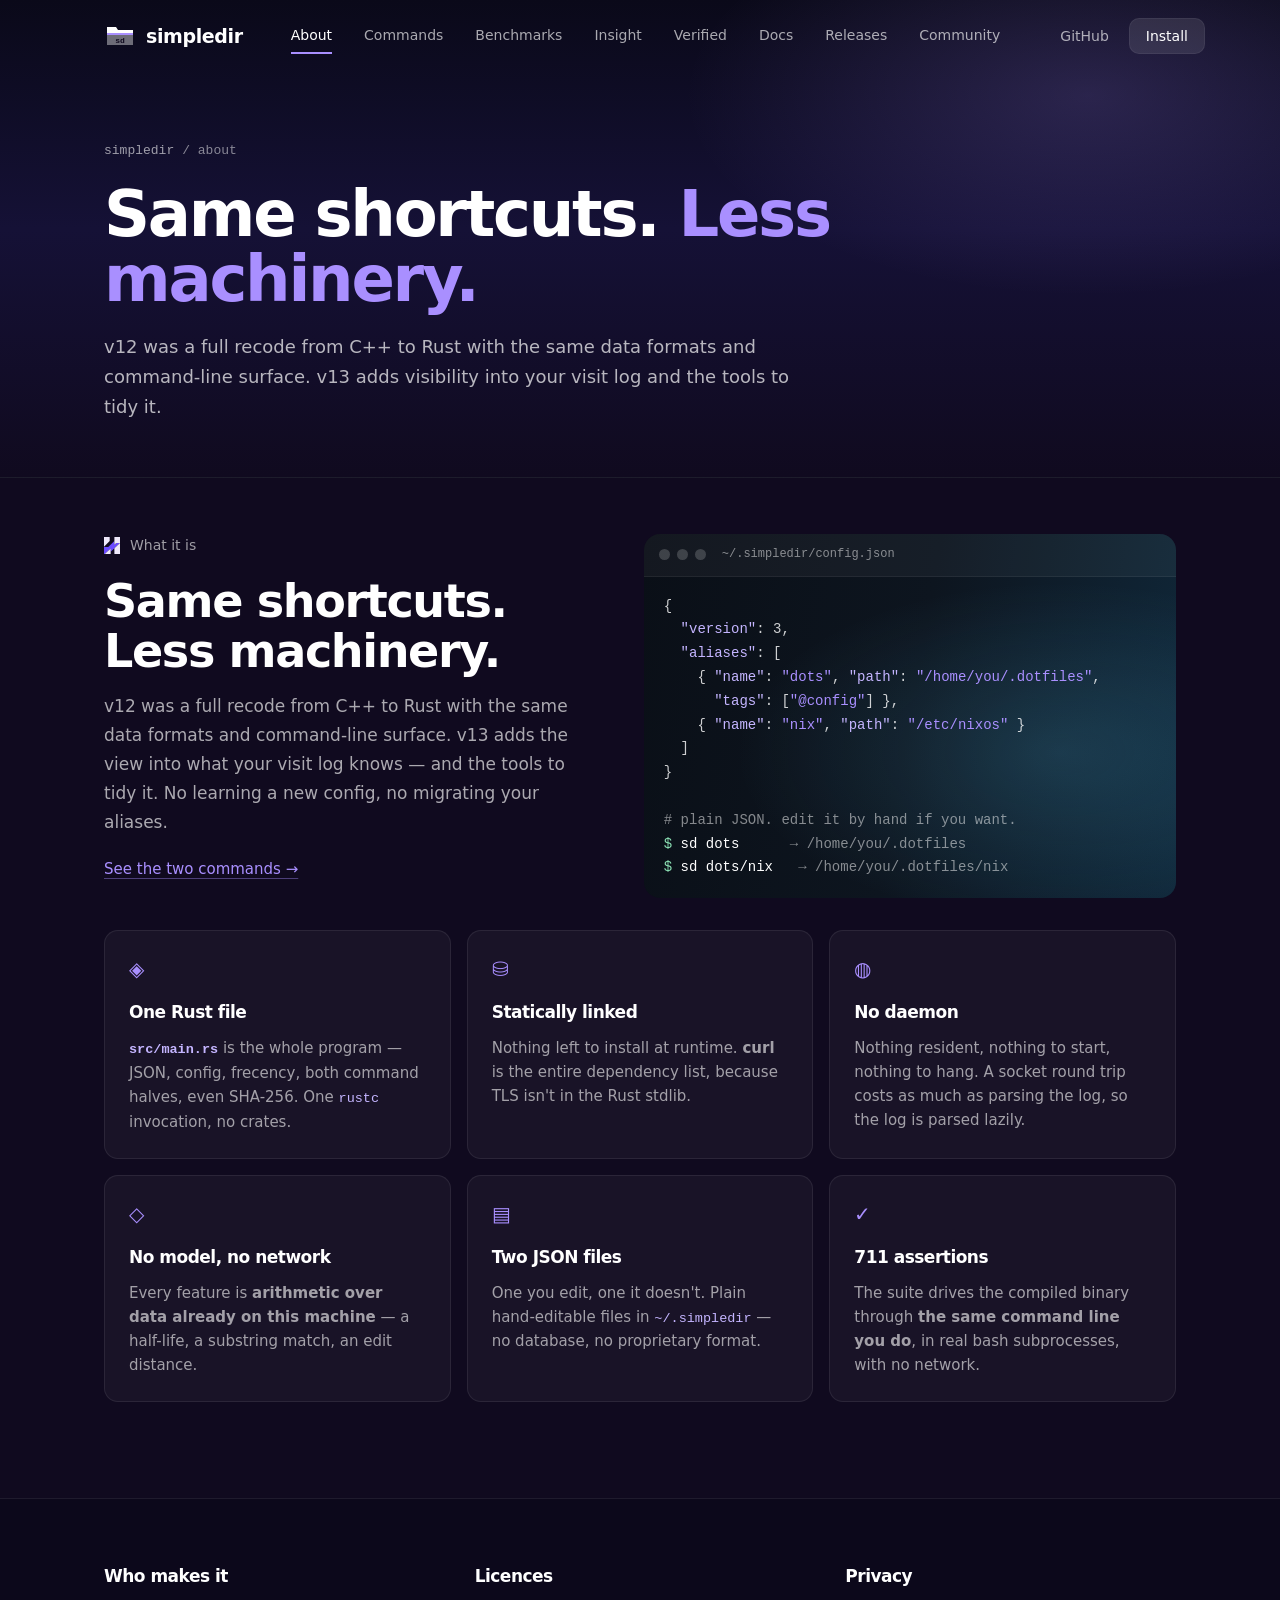
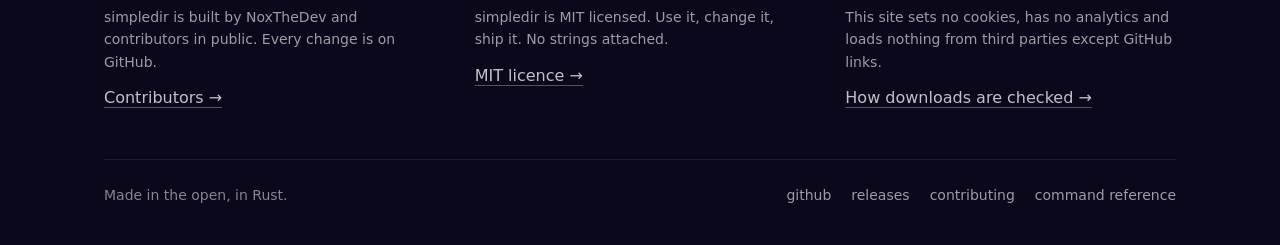
==== docs/about.html @ 7815ad09 "rebuild website as linked pages and fix terminal layout" ====
<!doctype html>
<html lang="en">
<head>
<meta charset="utf-8">
<meta name="viewport" content="width=device-width, initial-scale=1">
<title>About — simpledir</title>
<meta name="description" content="Why simpledir is two commands, one Rust file, and no daemon.">
<meta name="theme-color" content="#100a1f">
<meta name="color-scheme" content="dark">
<link rel="icon" href="data:image/svg+xml,<svg xmlns='http://www.w3.org/2000/svg' viewBox='0 0 100 100'><rect width='100' height='100' rx='24' fill='%23100a1f'/><text x='50' y='72' font-size='58' font-family='monospace' font-weight='700' fill='%23a98fff' text-anchor='middle'>sd</text></svg>">
<link rel="stylesheet" href="site.css">
<script src="site.js" defer></script>
</head>
<body>
<header class="topbar" id="topbar">
  <div class="wrap nav">
    <a class="brand" href="index.html" aria-label="simpledir home">
      <svg viewBox="0 0 32 32" aria-hidden="true">
        <path fill="#fff" d="M3 7h9l2 3h15v4H3z"/>
        <path fill="rgba(255,255,255,.4)" d="M3 14h26v11H3z"/>
        <path fill="#a98fff" d="M3 13h26v2H3z"/>
        <text x="16" y="23" font-family="monospace" font-size="8" font-weight="700" fill="#100a1f" text-anchor="middle">sd</text>
      </svg>
      <span class="brand-name">simpledir</span>
    </a>
    <nav class="nav-links" aria-label="Main">
      <a href="about.html" data-page="about.html" aria-label="About page">About</a>
      <a href="commands.html" data-page="commands.html" aria-label="Commands page">Commands</a>
      <a href="benchmarks.html" data-page="benchmarks.html" aria-label="Benchmarks page">Benchmarks</a>
      <a href="insight.html" data-page="insight.html" aria-label="Insight page">Insight</a>
      <a href="verified.html" data-page="verified.html" aria-label="Verified page">Verified</a>
      <a href="install.html" data-page="install.html" aria-label="Docs page">Docs</a>
      <a href="releases.html" data-page="releases.html" aria-label="Releases page">Releases</a>
      <a href="community.html" data-page="community.html" aria-label="Community page">Community</a>
    </nav>
    <div class="nav-actions">
      <a class="nav-github" href="https://github.com/noxthedevwindev-greatest/simpledir" target="_blank" rel="noopener">GitHub</a>
      <a class="nav-cta" href="install.html">Install</a>
      <details class="mobile-menu" id="mobile-menu">
        <summary aria-label="Open the menu"><svg width="18" height="18" viewBox="0 0 24 24" fill="none" stroke="currentColor" stroke-width="1.75" stroke-linecap="round" aria-hidden="true"><path d="M4 7h16M4 12h16M4 17h16"/></svg></summary>
        <ul>
          <li><a href="index.html" data-page="index.html">Home</a></li>
          <li><a href="about.html" data-page="about.html">About</a></li>
          <li><a href="commands.html" data-page="commands.html">Commands</a></li>
          <li><a href="benchmarks.html" data-page="benchmarks.html">Benchmarks</a></li>
          <li><a href="insight.html" data-page="insight.html">Insight</a></li>
          <li><a href="zoxide.html" data-page="zoxide.html">zoxide</a></li>
          <li><a href="verified.html" data-page="verified.html">Verified</a></li>
          <li><a href="install.html" data-page="install.html">Install</a></li>
          <li><a href="releases.html" data-page="releases.html">Releases</a></li>
          <li><a href="community.html" data-page="community.html">Community</a></li>
          <li><a href="gallery.html" data-page="gallery.html">Gallery</a></li>
          <li><a href="contributors.html" data-page="contributors.html">Contributors</a></li>
        </ul>
      </details>
    </div>
  </div>
</header>
<main>
  <section class="page-intro">
    <div class="wrap">
      <span class="crumb"><a href="index.html">simpledir</a> / about</span>
      <h1>Same shortcuts. <span class="accent">Less machinery.</span></h1>
      <p class="lede">v12 was a full recode from C++ to Rust with the same data formats and command-line surface. v13 adds visibility into your visit log and the tools to tidy it.</p>
    </div>
  </section>
  <section class="page">
    <div class="wrap">
      <div class="about-grid">
        <div>
          <p class="section-label"><svg class="bolt" viewBox="0 0 448 496" aria-hidden="true"><path fill="#6b4bff" d="M291 114v105l53-52h104L186 416v-95L0 496V277h118z"/><path fill="#efe9fb" d="M0 0h159v113L0 272zM291 0h157v167H344l-53 52zM448 167v329H291V316zM186 321v175H0z"/></svg>What it is</p>
          <h2 class="section-title">Same shortcuts. Less machinery.</h2>
          <p class="section-intro">v12 was a full recode from C++ to Rust with the same data formats and command-line surface. v13 adds the view into what your visit log knows — and the tools to tidy it. No learning a new config, no migrating your aliases.</p>
          <a class="section-link" href="commands.html">See the two commands →</a>
        </div>
        <div class="about-visual" aria-label="config example">
          <div class="terminal">
            <div class="term-bar"><span class="dot"></span><span class="dot"></span><span class="dot"></span><span class="term-title">~/.simpledir/config.json</span></div>
<pre>{
  <span class="mono">"version"</span>: 3,
  <span class="mono">"aliases"</span>: [
    { <span class="mono">"name"</span>: <span class="hi">"dots"</span>, <span class="mono">"path"</span>: <span class="hi">"/home/you/.dotfiles"</span>,
      <span class="mono">"tags"</span>: [<span class="hi">"@config"</span>] },
    { <span class="mono">"name"</span>: <span class="hi">"nix"</span>, <span class="mono">"path"</span>: <span class="hi">"/etc/nixos"</span> }
  ]
}

<span class="o"># plain JSON. edit it by hand if you want.</span>
<span class="p">$</span> <span class="c">sd dots</span>      <span class="o">→ /home/you/.dotfiles</span>
<span class="p">$</span> <span class="c">sd dots/nix</span>   <span class="o">→ /home/you/.dotfiles/nix</span></pre>
          </div>
        </div>
      </div>
      <div class="grid-3">
        <div class="feature"><span class="icon">◈</span><h3>One Rust file</h3><p><strong><code>src/main.rs</code></strong> is the whole program — JSON, config, frecency, both command halves, even SHA-256. One <code>rustc</code> invocation, no crates.</p></div>
        <div class="feature"><span class="icon">⛁</span><h3>Statically linked</h3><p>Nothing left to install at runtime. <strong>curl</strong> is the entire dependency list, because TLS isn't in the Rust stdlib.</p></div>
        <div class="feature"><span class="icon">◍</span><h3>No daemon</h3><p>Nothing resident, nothing to start, nothing to hang. A socket round trip costs as much as parsing the log, so the log is parsed lazily.</p></div>
        <div class="feature"><span class="icon">◇</span><h3>No model, no network</h3><p>Every feature is <strong>arithmetic over data already on this machine</strong> — a half-life, a substring match, an edit distance.</p></div>
        <div class="feature"><span class="icon">▤</span><h3>Two JSON files</h3><p>One you edit, one it doesn't. Plain hand-editable files in <code>~/.simpledir</code> — no database, no proprietary format.</p></div>
        <div class="feature"><span class="icon">✓</span><h3>711 assertions</h3><p>The suite drives the compiled binary through <strong>the same command line you do</strong>, in real bash subprocesses, with no network.</p></div>
      </div>
    </div>
  </section>
</main>
<footer>
  <div class="wrap">
    <div class="foot-grid">
      <div>
        <h3>Who makes it</h3>
        <p>simpledir is built by NoxTheDev and contributors in public. Every change is on GitHub.</p>
        <a href="contributors.html">Contributors →</a>
      </div>
      <div>
        <h3>Licences</h3>
        <p>simpledir is MIT licensed. Use it, change it, ship it. No strings attached.</p>
        <a href="https://github.com/noxthedevwindev-greatest/simpledir/blob/main/LICENSE" target="_blank" rel="noopener">MIT licence →</a>
      </div>
      <div>
        <h3>Privacy</h3>
        <p>This site sets no cookies, has no analytics and loads nothing from third parties except GitHub links.</p>
        <a href="verified.html">How downloads are checked →</a>
      </div>
    </div>
    <div class="foot-end">
      <p>Made in the open, in Rust.</p>
      <nav>
        <a href="https://github.com/noxthedevwindev-greatest/simpledir" target="_blank" rel="noopener">github</a>
        <a href="releases.html">releases</a>
        <a href="https://github.com/noxthedevwindev-greatest/simpledir/blob/main/AGENTS.md" target="_blank" rel="noopener">contributing</a>
        <a href="commands.html">command reference</a>
      </nav>
    </div>
  </div>
</footer>
</body>
</html>
---- docs/site.css ----
:root {
  --background: #100a1f;
  --background-2: #0a0919;
  --panel: #140d26;
  --white: #fff;
  --white-80: rgba(255,255,255,.80);
  --white-75: rgba(255,255,255,.75);
  --white-70: rgba(255,255,255,.70);
  --white-65: rgba(255,255,255,.65);
  --white-60: rgba(255,255,255,.60);
  --white-50: rgba(255,255,255,.50);
  --white-30: rgba(255,255,255,.30);
  --white-10: rgba(255,255,255,.10);
  --white-08: rgba(255,255,255,.08);
  --white-06: rgba(255,255,255,.06);
  --white-04: rgba(255,255,255,.04);
  --accent: #a98fff;
  --accent-light: #c4b5ff;
  --accent-strong: #6b4bff;
  --accent-hover: #7a5dff;
  --cyan: #5cc9f2;
  --green: #8be0b4;
  --yellow: #f2c46b;
  --red: #ff8a8a;
  --mono: ui-monospace, SFMono-Regular, "JetBrains Mono", "Fira Code", Menlo, Consolas, monospace;
  --display: "Bricolage Grotesque", "Geist", ui-sans-serif, system-ui, -apple-system, "Segoe UI", Roboto, "Helvetica Neue", Arial, sans-serif;
  --sans: ui-sans-serif, system-ui, -apple-system, "Segoe UI", Roboto, "Helvetica Neue", Arial, sans-serif;
}

*, *::before, *::after { box-sizing: border-box; }
html { scroll-behavior: smooth; -webkit-text-size-adjust: 100%; }
body {
  margin: 0;
  background: var(--background);
  color: var(--white);
  font-family: var(--sans);
  font-size: 16px;
  line-height: 1.6;
  -webkit-font-smoothing: antialiased;
  text-rendering: optimizeLegibility;
  overflow-x: hidden;
}
a { color: var(--accent); text-decoration: none; }
a:hover { color: var(--accent-light); }
code, pre { font-family: var(--mono); }
code { font-size: .9em; color: var(--accent-light); }
h1, h2, h3 { font-family: var(--display); font-weight: 600; letter-spacing: -.03em; }
.wrap { width: 100%; max-width: 1152px; margin-inline: auto; padding-inline: 24px; }
@media (min-width: 1024px) { .wrap { padding-inline: 40px; } }

/* nav */
.topbar {
  position: fixed;
  inset: 0 0 auto;
  z-index: 50;
  transition: background-color .3s, backdrop-filter .3s;
}
.topbar.scrolled { background: rgba(16,10,31,.82); backdrop-filter: blur(18px); border-bottom: 1px solid var(--white-08); }
.nav { display: flex; align-items: center; gap: 48px; height: 72px; }
.brand { display: inline-flex; align-items: center; gap: 10px; color: var(--white); flex: none; }
.brand:hover { color: var(--white); }
.brand svg { width: 32px; height: 32px; display: block; flex: none; }
.brand-name { font-family: var(--display); font-size: 19px; font-weight: 600; letter-spacing: -.02em; }
.nav-links { display: none; align-items: center; gap: 32px; font-size: 14px; color: var(--white-65); }
.nav-links a { color: inherit; transition: color .15s; padding: 6px 0; border-bottom: 2px solid transparent; }
.nav-links a:hover, .nav-links a.active { color: var(--white); border-bottom-color: var(--accent); }
@media (min-width: 1024px) { .nav-links { display: flex; } }
.nav-actions { margin-left: auto; display: flex; align-items: center; gap: 8px; }
.nav-github { display: none; align-items: center; height: 36px; padding: 0 12px; gap: 8px; border-radius: 8px; color: var(--white-65); font-size: 14px; }
.nav-github:hover { color: var(--white); background: var(--white-08); }
@media (min-width: 640px) { .nav-github { display: inline-flex; } }
.nav-cta { display: inline-flex; align-items: center; height: 36px; padding: 0 16px; border-radius: 10px; background: var(--white-10); color: var(--white); font-size: 14px; font-weight: 500; border: 1px solid rgba(255,255,255,.06); }
.nav-cta:hover { background: rgba(255,255,255,.14); color: var(--white); }
.mobile-menu { position: relative; }
.mobile-menu summary { list-style: none; display: grid; place-items: center; width: 36px; height: 36px; border-radius: 10px; background: var(--white-08); color: var(--white-80); cursor: pointer; }
.mobile-menu summary::-webkit-details-marker { display: none; }
.mobile-menu[open] summary { background: var(--white-10); color: var(--white); }
.mobile-menu ul {
  position: absolute;
  top: 44px;
  right: 0;
  width: 220px;
  margin: 0;
  padding: 8px;
  list-style: none;
  border-radius: 12px;
  background: rgba(20,13,38,.96);
  border: 1px solid var(--white-10);
  box-shadow: 0 18px 45px rgba(0,0,0,.45);
  backdrop-filter: blur(18px);
}
@media (min-width: 1024px) { .mobile-menu { display: none; } }
.mobile-menu a { display: block; padding: 9px 12px; border-radius: 8px; color: var(--white-75); font-size: 14px; }
.mobile-menu a:hover { background: var(--white-08); color: var(--white); }

/* hero and page intro */
.hero {
  position: relative;
  isolation: isolate;
  overflow: hidden;
  min-height: 100svh;
  display: flex;
  flex-direction: column;
  background: linear-gradient(to bottom,#0a0919 0%,#151136 38%,#361b5b 62%,#902f76 80%,#100a1f 86%);
}
.hero::before {
  content: "";
  position: absolute;
  inset: 0;
  z-index: -1;
  background: radial-gradient(45% 45% at 78% 28%,rgba(169,143,255,.18),transparent 70%),radial-gradient(35% 35% at 15% 60%,rgba(92,201,242,.08),transparent 70%);
  pointer-events: none;
}
.hero-spacer { height: 72px; flex: none; }
.hero-grid {
  display: grid;
  width: 100%;
  max-width: 1152px;
  margin-inline: auto;
  padding: 48px 24px 40px;
  gap: 64px;
  flex: 1;
  align-content: center;
  align-items: start;
}
@media (min-width: 1024px) {
  .hero-grid { padding-inline: 40px; grid-template-columns: minmax(0,1fr) minmax(0,26rem); align-items: center; gap: 64px; }
}
@media (min-width: 1280px) { .hero-grid { gap: 80px; } }
.hero-copy { max-width: 680px; min-width: 0; }
.eyebrow { display: flex; flex-wrap: wrap; align-items: center; gap: 8px; margin: 0; font-size: 14px; font-weight: 500; color: var(--white-60); }
.eyebrow .sep { color: var(--white-30); }
.hero h1, .page-intro h1 { margin: 20px 0 0; font-size: clamp(2.6rem,10.4vw,4.75rem); line-height: 1.02; letter-spacing: -.035em; color: var(--white); }
.hero h1 span { display: block; }
.hero h1 .accent, .page-intro .accent { color: var(--accent); padding-bottom: 4px; }
.hero-lede { margin: 24px 0 0; max-width: 560px; font-size: 18px; line-height: 1.65; color: var(--white-70); }
.hero-lede strong { color: var(--white); font-weight: 600; }
.hero-buttons { display: flex; flex-direction: column; gap: 12px; margin-top: 36px; }
@media (min-width: 640px) { .hero-buttons { flex-direction: row; align-items: center; } }
.btn { display: inline-flex; align-items: center; justify-content: center; gap: 10px; height: 48px; padding: 0 20px; border-radius: 10px; font-size: 15px; font-weight: 500; border: 0; cursor: pointer; transition: background-color .15s, color .15s; }
.btn-primary { background: var(--accent-strong); color: var(--white); }
.btn-primary:hover { background: var(--accent-hover); color: var(--white); }
.btn-secondary { background: var(--white-08); color: var(--white); backdrop-filter: blur(12px); border: 1px solid rgba(255,255,255,.07); }
.btn-secondary:hover { background: rgba(255,255,255,.14); color: var(--white); }
.btn-cyan { background: var(--cyan); color: #03131b; }
.btn-cyan:hover { background: #86d8f6; color: #03131b; }
.btn-ghost { border: 1px dashed rgba(92,201,242,.6); color: var(--white); background: transparent; }
.btn-ghost:hover { border-color: var(--cyan); background: rgba(92,201,242,.10); color: var(--white); }
.hero-meta { display: flex; flex-wrap: wrap; align-items: center; gap: 8px 16px; margin-top: 20px; font-size: 14px; color: var(--white-50); }
.hero-meta a { color: var(--white-75); text-decoration: underline; text-decoration-color: var(--white-30); text-underline-offset: 4px; }
.hero-meta a:hover { color: var(--white); text-decoration-color: var(--white-60); }

.hero-card { width: 100%; max-width: 416px; padding: 24px; border-radius: 16px; background: var(--white-04); border: 1px solid var(--white-08); backdrop-filter: blur(20px); }
@media (min-width: 1024px) { .hero-card { justify-self: end; } }
.hero-card .label { margin: 0; font-size: 14px; font-weight: 500; color: var(--white-60); }
.hero-card h2 { margin: 16px 0 12px; font-size: 32px; line-height: 1.1; letter-spacing: -.02em; }
.hero-card h2 .accent { color: var(--accent); }
.hero-card .hint { margin: 0; font-size: 15px; line-height: 1.6; color: var(--white-60); }
.bars { display: grid; gap: 28px; margin-top: 40px; }
.bar-row .top { display: flex; align-items: flex-end; justify-content: space-between; gap: 16px; }
.bar-label { font-size: 15px; font-weight: 500; color: var(--white); }
.bar-label.dim { color: var(--white-65); font-weight: 400; }
.bar-value { font-family: var(--display); font-size: 40px; line-height: 1; font-weight: 600; letter-spacing: -.02em; font-variant-numeric: tabular-nums; }
.bar-value small { font-family: var(--sans); font-size: 14px; font-weight: 500; letter-spacing: normal; color: var(--white-50); margin-left: 6px; }
.bar-track { position: relative; height: 8px; margin-top: 12px; border-radius: 2px; background: var(--white-10); overflow: hidden; }
.bar-fill { height: 100%; border-radius: 2px; width: 0; transition: width 1.6s ease-out; }
.bar-fill.primary { background: linear-gradient(90deg,#6b4bff,#9f86ff 60%,#c9bbff); }
.bar-fill.plain { background: rgba(255,255,255,.30); }
.hero-card.ready .bar-fill.primary { width: 100%; }
.hero-card.ready .bar-fill.plain { width: 19%; }
.hero-note { margin: 32px 0 0; font-size: 12px; line-height: 1.6; color: var(--white-50); }

.page-intro {
  position: relative;
  overflow: hidden;
  padding: 136px 0 56px;
  background: linear-gradient(to bottom,#0a0919 0%,#151136 48%,#100a1f 100%);
  border-bottom: 1px solid var(--white-08);
}
.page-intro::after { content: ""; position: absolute; inset: 0; background: radial-gradient(45% 60% at 85% 20%,rgba(169,143,255,.18),transparent 70%); pointer-events: none; }
.page-intro .wrap { position: relative; z-index: 1; }
.page-intro h1 { font-size: clamp(2.4rem,7vw,4rem); }
.page-intro .lede { margin: 20px 0 0; max-width: 720px; font-size: 18px; line-height: 1.65; color: var(--white-70); }
.crumb { display: inline-flex; align-items: center; gap: 8px; font-size: 13px; color: var(--white-50); font-family: var(--mono); }
.crumb a { color: var(--white-60); }
.crumb a:hover { color: var(--white); }

/* generic sections */
main { background: var(--background); }
section { scroll-margin-top: 80px; }
.page { padding: 56px 0 96px; }
.section-label { display: flex; align-items: center; gap: 10px; margin: 0 0 20px; font-size: 14px; font-weight: 500; color: var(--white-60); }
.bolt { width: 16px; height: auto; flex: none; }
.section-title { margin: 0; color: var(--white); font-size: clamp(2rem,3.6vw,3rem); line-height: 1.08; }
.section-intro { margin: 16px 0 0; max-width: 760px; font-size: 17px; line-height: 1.7; color: var(--white-65); }
.section-intro strong { color: var(--white); font-weight: 600; }
.section-link { display: inline-flex; align-items: center; gap: 6px; margin-top: 20px; color: var(--accent); font-size: 15px; font-weight: 500; text-decoration: underline; text-decoration-color: rgba(169,143,255,.4); text-underline-offset: 4px; }
.section-link:hover { color: var(--accent-light); }
.callout { margin-top: 24px; padding: 18px 20px; border-left: 3px solid var(--accent); border-radius: 0 10px 10px 0; background: rgba(169,143,255,.08); color: var(--white-70); font-size: 15px; }
.callout strong { color: var(--white); }

/* grids */
.grid-2, .grid-3, .grid-4, .stats, .link-grid, .people-grid { display: grid; gap: 16px; margin-top: 32px; }
@media (min-width: 640px) { .grid-2, .grid-3, .grid-4, .link-grid { grid-template-columns: repeat(2,1fr); } }
@media (min-width: 768px) { .stats, .people-grid { grid-template-columns: repeat(2,1fr); } }
@media (min-width: 1024px) { .grid-3, .grid-4, .stats, .link-grid, .people-grid { grid-template-columns: repeat(3,1fr); } }
@media (min-width: 1024px) { .grid-4, .stats, .link-grid, .people-grid { grid-template-columns: repeat(4,1fr); } }
.card, .stat, .feature, .person, .step {
  min-width: 0;
  padding: 24px;
  border-radius: 14px;
  background: var(--white-04);
  border: 1px solid var(--white-08);
}
.card h3, .feature h3, .person h3, .step h3 { margin: 0 0 10px; font-size: 17px; }
.card p, .feature p, .person p, .step p { margin: 0; font-size: 15px; line-height: 1.6; color: var(--white-60); }
.card ul { margin: 12px 0 0; padding-left: 20px; color: var(--white-65); font-size: 15px; }
.stat .v { font-family: var(--display); font-size: clamp(28px,4vw,40px); line-height: 1; font-weight: 600; letter-spacing: -.03em; color: var(--accent); font-variant-numeric: tabular-nums; }
.stat .v small { font-size: 14px; letter-spacing: normal; color: var(--white-50); }
.stat .l { margin-top: 8px; font-size: 13px; color: var(--white-50); }
.feature .icon { font-family: var(--mono); font-size: 20px; color: var(--accent); }
.feature h3 { margin-top: 12px; }
.feature:hover, .link-card:hover { border-color: rgba(169,143,255,.5); transform: translateY(-2px); }
.feature, .link-card { transition: border-color .18s, transform .18s, background-color .18s; }
.step .n { display: grid; place-items: center; width: 32px; height: 32px; border-radius: 50%; background: var(--accent-strong); color: var(--white); font-family: var(--mono); font-size: 13px; margin-bottom: 14px; }

/* terminals */
.terminal { min-width: 0; overflow: hidden; border-radius: 14px; background: rgba(10,9,25,.72); border: 1px solid var(--white-08); }
.term-bar { display: flex; align-items: center; gap: 7px; min-width: 0; padding: 11px 15px; background: rgba(255,255,255,.04); border-bottom: 1px solid var(--white-06); }
.dot { width: 11px; height: 11px; border-radius: 50%; background: rgba(255,255,255,.18); flex: none; }
.term-title { min-width: 0; margin-left: 9px; font-family: var(--mono); font-size: 12px; color: var(--white-50); overflow: hidden; text-overflow: ellipsis; white-space: nowrap; }
.terminal pre { margin: 0; padding: 18px 20px; font-size: 14px; line-height: 1.7; color: var(--white-80); overflow-x: auto; white-space: pre-wrap; overflow-wrap: anywhere; }
.terminal .p { color: var(--green); }
.terminal .c { color: var(--white); }
.terminal .o { color: var(--white-50); }
.terminal .hi { color: var(--accent); }
.terminal .err { color: var(--red); }
.terminal .ok { color: var(--green); }
.terminal .mono { color: var(--accent-light); }
.terminal-stack { display: grid; gap: 16px; margin-top: 32px; }

/* install command */
.install-panel { margin-top: 28px; width: 100%; max-width: 760px; }
.install-panel .term-bar { flex-wrap: wrap; gap: 10px; }
.install-panel .term-title { flex: 1 1 auto; min-width: 0; }
.install-panel .term-bar .copy { margin-left: auto; }
.install-line { display: flex; gap: 12px; align-items: flex-start; min-width: 0; padding: 16px 18px; font-family: var(--mono); font-size: 14px; }
.install-line .prompt { color: var(--green); flex: none; }
.install-line code { flex: 1; min-width: 0; color: var(--white-80); background: none; border: 0; padding: 0; font-size: 14px; white-space: pre-wrap; overflow-wrap: anywhere; line-height: 1.6; }
.copy { flex: none; padding: 6px 12px; border-radius: 8px; background: var(--white-10); border: 1px solid var(--white-08); color: var(--white-70); font-family: var(--mono); font-size: 12px; cursor: pointer; }
.copy:hover { background: rgba(255,255,255,.15); color: var(--white); }
.copy[data-done="1"] { color: var(--green); border-color: rgba(139,224,180,.4); }
.install-note { max-width: 760px; margin: 14px 0 0; font-size: 14px; line-height: 1.6; color: var(--white-50); }
@media (max-width: 520px) { .install-line { flex-wrap: wrap; } .install-line code { flex-basis: calc(100% - 30px); } .copy { margin-left: 30px; } }

/* about visual */
.about-grid { display: grid; gap: 32px; align-items: start; }
@media (min-width: 1024px) { .about-grid { grid-template-columns: minmax(0,1fr) minmax(0,1.1fr); gap: 56px; } }
.about-visual { min-width: 0; overflow: hidden; border-radius: 16px; background: radial-gradient(ellipse at 78% 60%,rgba(92,201,242,.16),transparent 55%),linear-gradient(100deg,#0a0f17,#0d151f 50%,#10283a); }
.about-visual .terminal { border: 0; border-radius: 0; background: transparent; }
.about-visual pre { min-height: 260px; }

/* tables */
.table-scroll { margin-top: 32px; overflow-x: auto; border-radius: 16px; border: 1px solid var(--white-08); background: var(--white-04); }
table { border-collapse: collapse; width: 100%; min-width: 620px; font-size: 15px; }
th, td { padding: 14px 18px; text-align: left; border-bottom: 1px solid var(--white-08); vertical-align: top; }
thead th { font-size: 12px; text-transform: uppercase; letter-spacing: .07em; color: var(--white-50); font-weight: 600; background: rgba(16,10,31,.5); }
tbody tr:last-child td { border-bottom: 0; }
td.num { font-family: var(--mono); color: var(--accent); white-space: nowrap; }
td.dim { color: var(--white-65); }
tbody tr:hover { background: rgba(255,255,255,.03); }
.parity-note { margin: 16px 0 0; font-size: 14px; color: var(--white-50); }

/* link cards */
.link-card { display: flex; flex-direction: column; min-height: 132px; padding: 24px; border-radius: 14px; background: var(--white-06); border: 1px solid var(--white-06); color: var(--white); }
.link-card:hover { background: rgba(255,255,255,.10); border-color: rgba(169,143,255,.5); color: var(--white); }
.link-card.accent { background: var(--accent-strong); }
.link-card.accent:hover { background: var(--accent-hover); }
.link-card.light { background: var(--white); color: var(--background); }
.link-card.light:hover { background: #ece8f7; color: var(--background); }
.link-card.light .d { color: rgba(16,10,31,.70); }
.link-card .t { display: flex; align-items: center; gap: 10px; font-size: 17px; font-weight: 500; }
.link-card .d { margin-top: 8px; font-size: 14px; line-height: 1.5; color: var(--white-75); }

/* gallery */
.gallery-grid { display: grid; gap: 16px; margin-top: 32px; }
@media (min-width: 640px) { .gallery-grid { grid-template-columns: repeat(2,1fr); } }
@media (min-width: 1024px) { .gallery-grid { grid-template-columns: 1.6fr 1fr; grid-template-rows: auto auto; } }
.gallery-panel { min-width: 0; min-height: 240px; overflow: hidden; border-radius: 16px; background: var(--white-04); border: 1px solid var(--white-08); }
.gallery-panel .terminal { display: flex; flex-direction: column; height: 100%; border: 0; border-radius: 0; background: transparent; }
.gallery-panel .terminal pre { flex: 1; min-height: 0; max-height: 420px; overflow: auto; }
.gallery-panel pre { font-size: 13px; }
@media (min-width: 1024px) { .gallery-panel.large { grid-column: 1; grid-row: 1/3; } .gallery-panel.small { min-height: 200px; } .gallery-panel.wide { grid-column: 1/-1; } }

/* release band */
.band-inner { padding: 32px; border-radius: 16px; background: radial-gradient(ellipse at 78% 60%,rgba(92,201,242,.22),transparent 55%),linear-gradient(100deg,#0a0f17,#0d151f 50%,#10283a); border: 1px solid rgba(92,201,242,.16); }
.band-inner .label { margin: 0; font-size: 14px; font-weight: 500; color: var(--white-60); }
.band-inner h2 { margin: 16px 0 8px; font-size: clamp(1.75rem,4vw,2.75rem); line-height: 1.08; }
.band-inner h2 .accent { color: var(--cyan); }
.band-inner p { margin: 0; font-size: 15px; color: var(--white-60); }
.band-actions { display: flex; flex-wrap: wrap; gap: 8px; margin-top: 20px; }

/* people */
.person .avatar { display: grid; place-items: center; width: 44px; height: 44px; border-radius: 50%; background: var(--white-10); color: var(--white); font-family: var(--mono); font-size: 13px; }
.person.accent .avatar { background: var(--accent-strong); }

/* footer */
footer { border-top: 1px solid var(--white-08); margin-top: auto; background: rgba(10,9,25,.55); padding: 64px 0 40px; }
.foot-grid { display: grid; gap: 40px; }
@media (min-width: 768px) { .foot-grid { grid-template-columns: repeat(3,1fr); } }
.foot-grid h3 { margin: 0 0 16px; font-size: 17px; }
.foot-grid p { margin: 0 0 12px; font-size: 14px; line-height: 1.6; color: var(--white-60); }
.foot-grid a { color: var(--white-75); text-decoration: underline; text-decoration-color: var(--white-30); text-underline-offset: 4px; }
.foot-grid a:hover { color: var(--white); }
.foot-end { display: flex; flex-wrap: wrap; gap: 18px; justify-content: space-between; align-items: center; margin-top: 48px; padding-top: 24px; border-top: 1px solid var(--white-08); }
.foot-end p { margin: 0; font-size: 14px; color: var(--white-50); }
.foot-end nav { display: flex; flex-wrap: wrap; gap: 20px; font-size: 14px; }
.foot-end nav a { color: var(--white-60); }
.foot-end nav a:hover { color: var(--white); }

@media (prefers-reduced-motion: reduce) {
  html { scroll-behavior: auto; }
  *, *::before, *::after { transition-duration: .01ms !important; animation-duration: .01ms !important; }
}
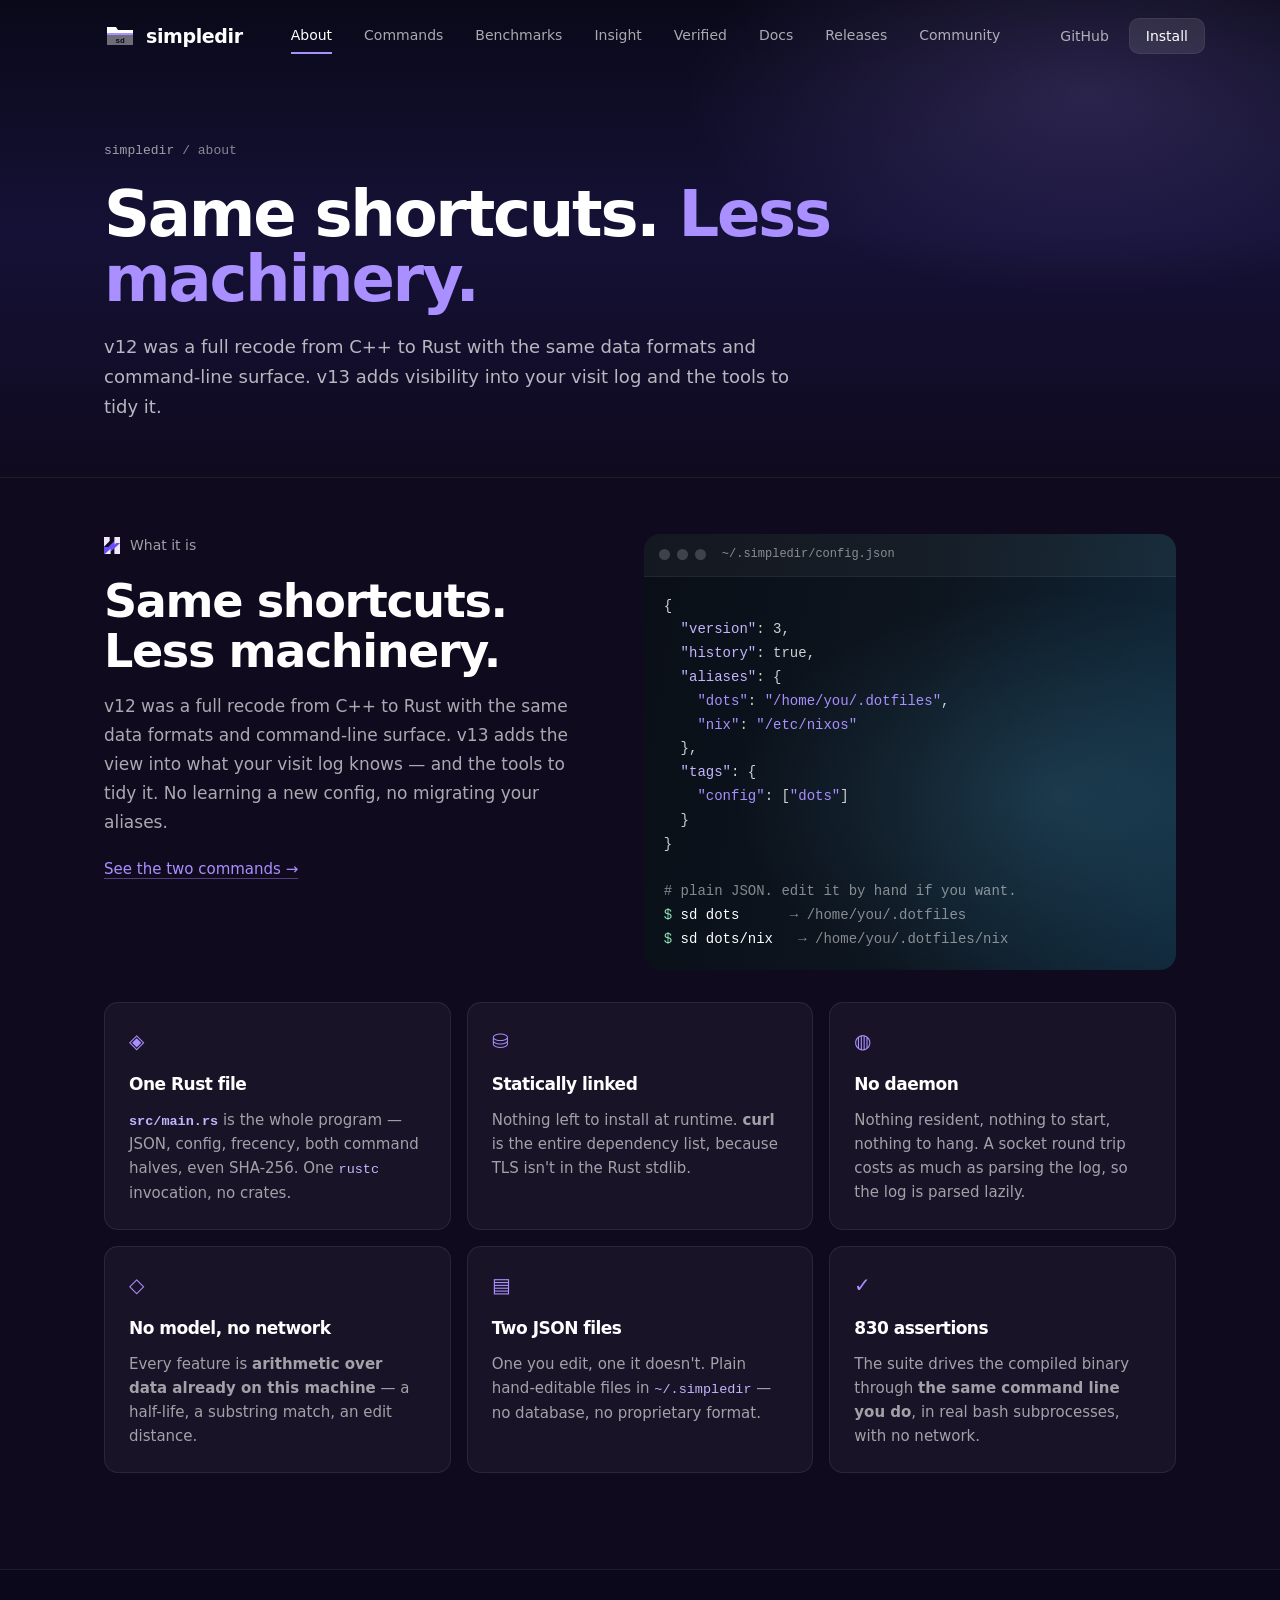
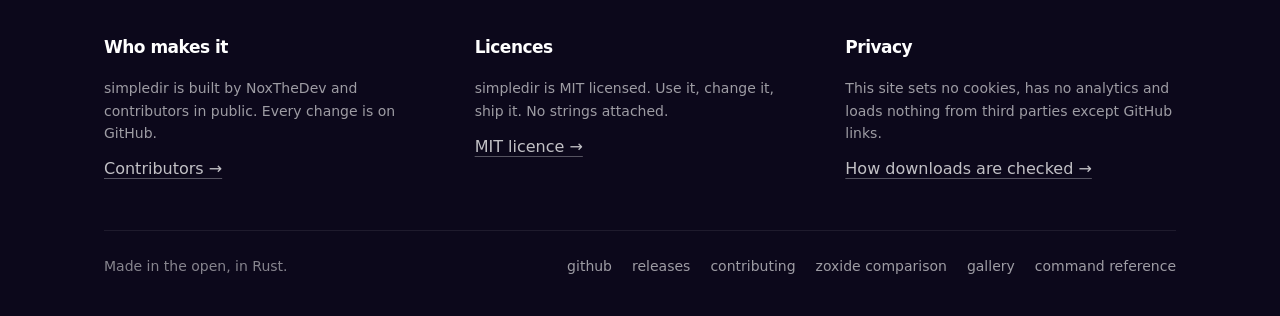
==== commit 17504859: "Harden the CLI and finish the site polish Fix UTF-8 JSON round trips, trailing junk, literal $HOME p" ====
--- a/docs/about.html
+++ b/docs/about.html
@@ -78,11 +78,14 @@
             <div class="term-bar"><span class="dot"></span><span class="dot"></span><span class="dot"></span><span class="term-title">~/.simpledir/config.json</span></div>
 <pre>{
   <span class="mono">"version"</span>: 3,
-  <span class="mono">"aliases"</span>: [
-    { <span class="mono">"name"</span>: <span class="hi">"dots"</span>, <span class="mono">"path"</span>: <span class="hi">"/home/you/.dotfiles"</span>,
-      <span class="mono">"tags"</span>: [<span class="hi">"@config"</span>] },
-    { <span class="mono">"name"</span>: <span class="hi">"nix"</span>, <span class="mono">"path"</span>: <span class="hi">"/etc/nixos"</span> }
-  ]
+  <span class="mono">"history"</span>: true,
+  <span class="mono">"aliases"</span>: {
+    <span class="hi">"dots"</span>: <span class="hi">"/home/you/.dotfiles"</span>,
+    <span class="hi">"nix"</span>: <span class="hi">"/etc/nixos"</span>
+  },
+  <span class="mono">"tags"</span>: {
+    <span class="hi">"config"</span>: [<span class="hi">"dots"</span>]
+  }
 }
 
 <span class="o"># plain JSON. edit it by hand if you want.</span>
@@ -97,7 +100,7 @@
         <div class="feature"><span class="icon">◍</span><h3>No daemon</h3><p>Nothing resident, nothing to start, nothing to hang. A socket round trip costs as much as parsing the log, so the log is parsed lazily.</p></div>
         <div class="feature"><span class="icon">◇</span><h3>No model, no network</h3><p>Every feature is <strong>arithmetic over data already on this machine</strong> — a half-life, a substring match, an edit distance.</p></div>
         <div class="feature"><span class="icon">▤</span><h3>Two JSON files</h3><p>One you edit, one it doesn't. Plain hand-editable files in <code>~/.simpledir</code> — no database, no proprietary format.</p></div>
-        <div class="feature"><span class="icon">✓</span><h3>711 assertions</h3><p>The suite drives the compiled binary through <strong>the same command line you do</strong>, in real bash subprocesses, with no network.</p></div>
+        <div class="feature"><span class="icon">✓</span><h3>830 assertions</h3><p>The suite drives the compiled binary through <strong>the same command line you do</strong>, in real bash subprocesses, with no network.</p></div>
       </div>
     </div>
   </section>
@@ -127,6 +130,8 @@
         <a href="https://github.com/noxthedevwindev-greatest/simpledir" target="_blank" rel="noopener">github</a>
         <a href="releases.html">releases</a>
         <a href="https://github.com/noxthedevwindev-greatest/simpledir/blob/main/AGENTS.md" target="_blank" rel="noopener">contributing</a>
+        <a href="zoxide.html">zoxide comparison</a>
+        <a href="gallery.html">gallery</a>
         <a href="commands.html">command reference</a>
       </nav>
     </div>
--- a/docs/site.css
+++ b/docs/site.css
@@ -64,7 +64,7 @@
 .nav-links { display: none; align-items: center; gap: 32px; font-size: 14px; color: var(--white-65); }
 .nav-links a { color: inherit; transition: color .15s; padding: 6px 0; border-bottom: 2px solid transparent; }
 .nav-links a:hover, .nav-links a.active { color: var(--white); border-bottom-color: var(--accent); }
-@media (min-width: 1024px) { .nav-links { display: flex; } }
+@media (min-width: 1200px) { .nav-links { display: flex; } }
 .nav-actions { margin-left: auto; display: flex; align-items: center; gap: 8px; }
 .nav-github { display: none; align-items: center; height: 36px; padding: 0 12px; gap: 8px; border-radius: 8px; color: var(--white-65); font-size: 14px; }
 .nav-github:hover { color: var(--white); background: var(--white-08); }
@@ -88,8 +88,11 @@
   border: 1px solid var(--white-10);
   box-shadow: 0 18px 45px rgba(0,0,0,.45);
   backdrop-filter: blur(18px);
-}
-@media (min-width: 1024px) { .mobile-menu { display: none; } }
+  max-height: calc(100svh - 80px);
+  overflow-y: auto;
+  overscroll-behavior: contain;
+}
+@media (min-width: 1200px) { .mobile-menu { display: none; } }
 .mobile-menu a { display: block; padding: 9px 12px; border-radius: 8px; color: var(--white-75); font-size: 14px; }
 .mobile-menu a:hover { background: var(--white-08); color: var(--white); }
 
@@ -167,7 +170,7 @@
 .bar-fill.primary { background: linear-gradient(90deg,#6b4bff,#9f86ff 60%,#c9bbff); }
 .bar-fill.plain { background: rgba(255,255,255,.30); }
 .hero-card.ready .bar-fill.primary { width: 100%; }
-.hero-card.ready .bar-fill.plain { width: 19%; }
+.hero-card.ready .bar-fill.plain { width: 81%; }
 .hero-note { margin: 32px 0 0; font-size: 12px; line-height: 1.6; color: var(--white-50); }
 
 .page-intro {
@@ -250,6 +253,7 @@
 .copy { flex: none; padding: 6px 12px; border-radius: 8px; background: var(--white-10); border: 1px solid var(--white-08); color: var(--white-70); font-family: var(--mono); font-size: 12px; cursor: pointer; }
 .copy:hover { background: rgba(255,255,255,.15); color: var(--white); }
 .copy[data-done="1"] { color: var(--green); border-color: rgba(139,224,180,.4); }
+.copy-status { position: absolute; width: 1px; height: 1px; padding: 0; margin: -1px; overflow: hidden; clip: rect(0 0 0 0); white-space: nowrap; border: 0; }
 .install-note { max-width: 760px; margin: 14px 0 0; font-size: 14px; line-height: 1.6; color: var(--white-50); }
 @media (max-width: 520px) { .install-line { flex-wrap: wrap; } .install-line code { flex-basis: calc(100% - 30px); } .copy { margin-left: 30px; } }
 
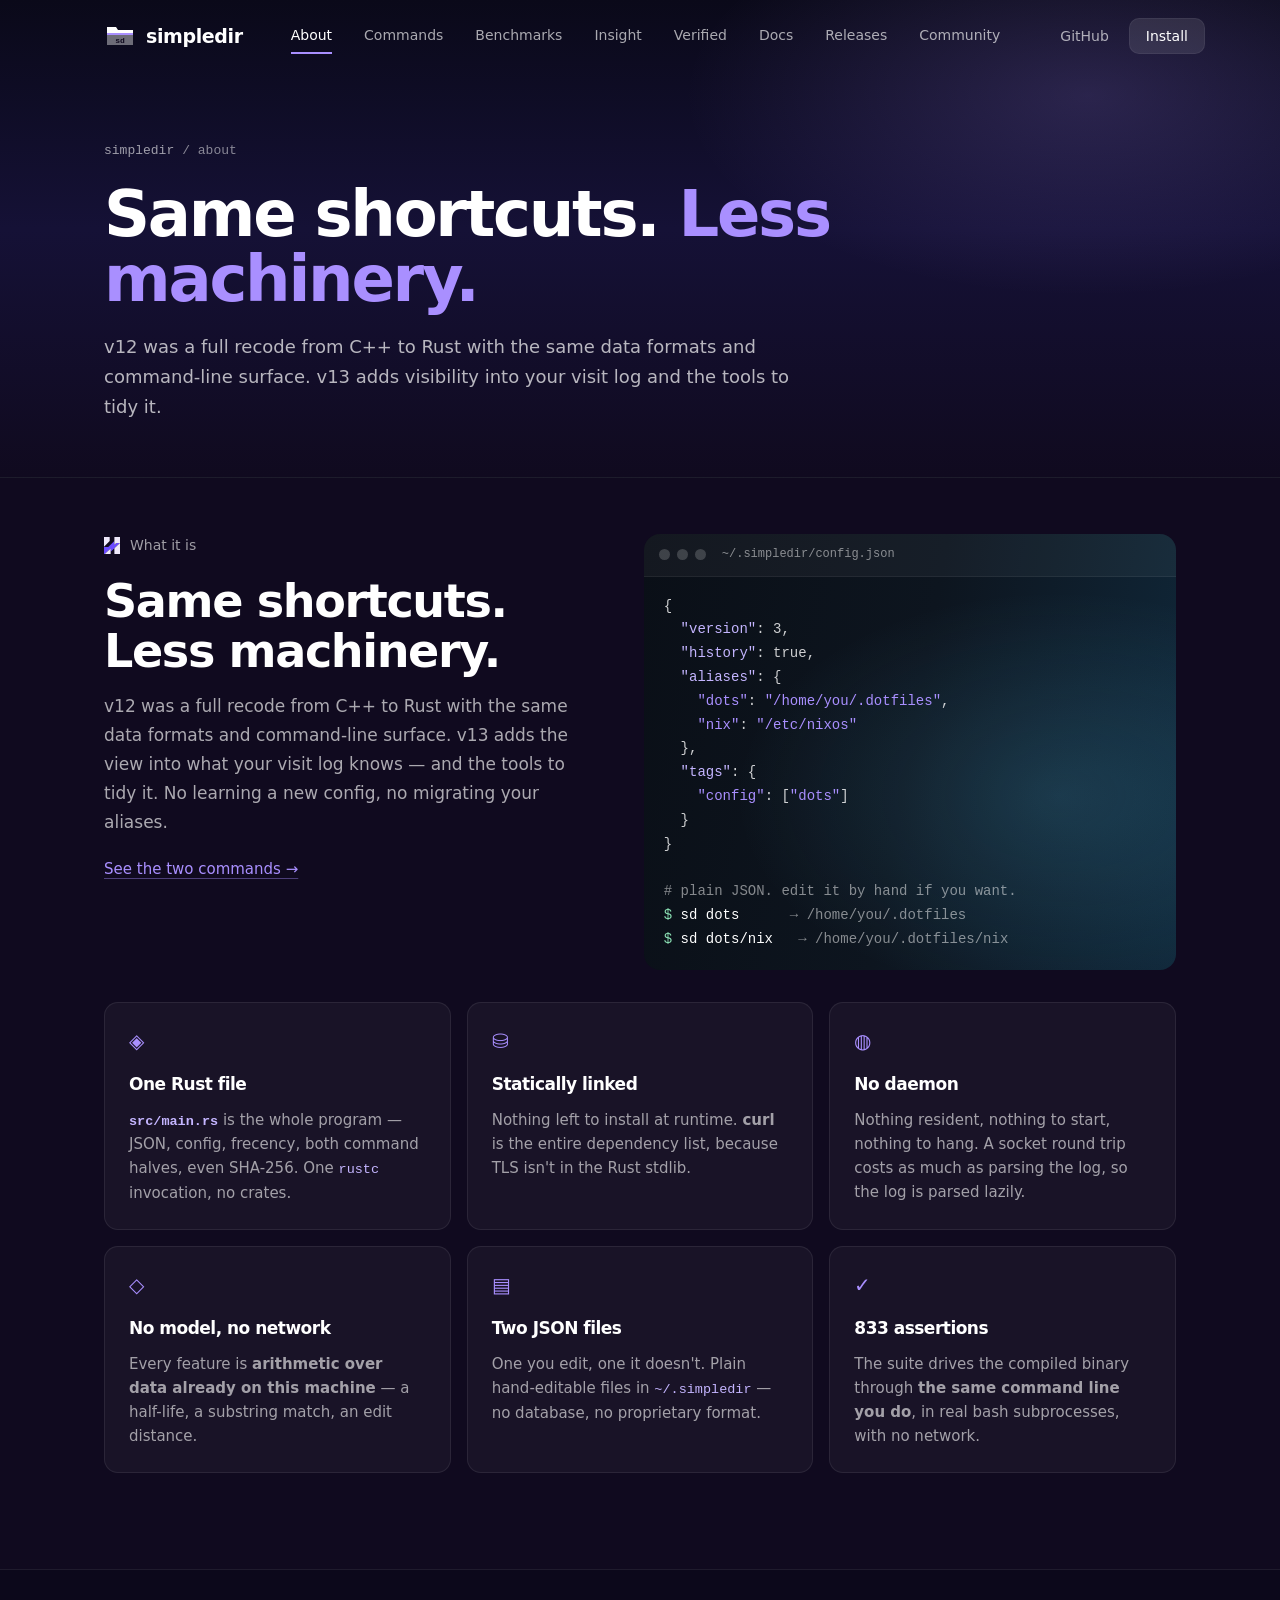
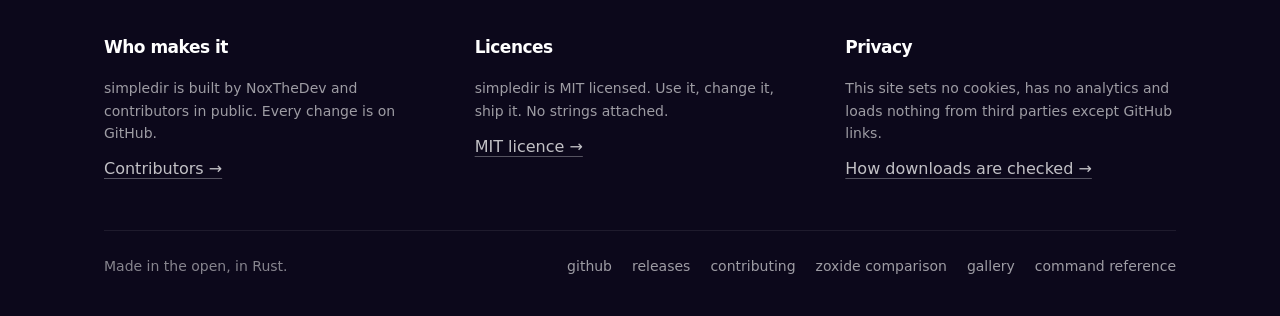
==== commit 1b45c717: "Release v14.0.0 — cleaner edges, safer jumps Bump the program, installer, website and release notes " ====
--- a/docs/about.html
+++ b/docs/about.html
@@ -100,7 +100,7 @@
         <div class="feature"><span class="icon">◍</span><h3>No daemon</h3><p>Nothing resident, nothing to start, nothing to hang. A socket round trip costs as much as parsing the log, so the log is parsed lazily.</p></div>
         <div class="feature"><span class="icon">◇</span><h3>No model, no network</h3><p>Every feature is <strong>arithmetic over data already on this machine</strong> — a half-life, a substring match, an edit distance.</p></div>
         <div class="feature"><span class="icon">▤</span><h3>Two JSON files</h3><p>One you edit, one it doesn't. Plain hand-editable files in <code>~/.simpledir</code> — no database, no proprietary format.</p></div>
-        <div class="feature"><span class="icon">✓</span><h3>830 assertions</h3><p>The suite drives the compiled binary through <strong>the same command line you do</strong>, in real bash subprocesses, with no network.</p></div>
+        <div class="feature"><span class="icon">✓</span><h3>833 assertions</h3><p>The suite drives the compiled binary through <strong>the same command line you do</strong>, in real bash subprocesses, with no network.</p></div>
       </div>
     </div>
   </section>
